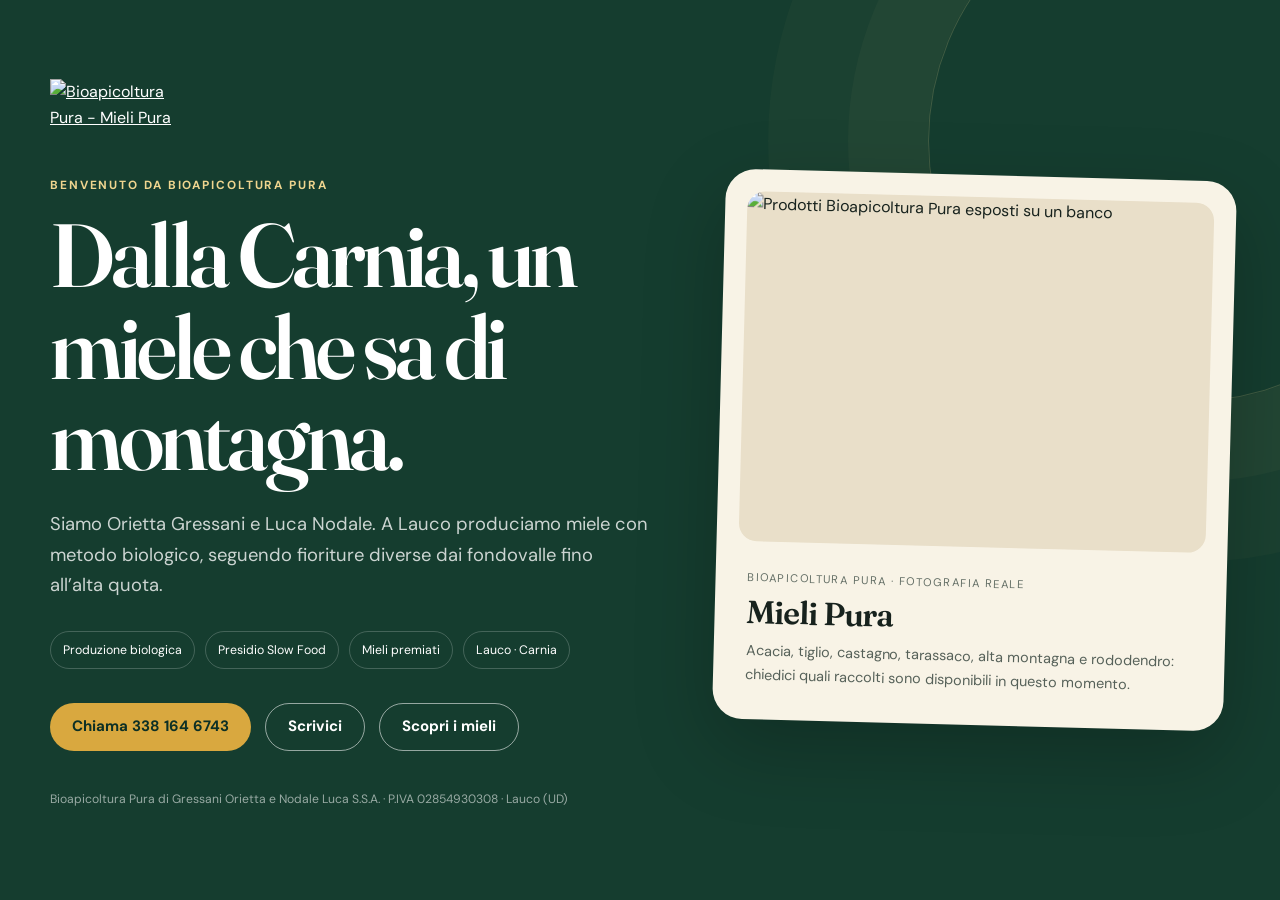
==== rivista/index.html @ f9b5f3c0 "Add dedicated magazine QR landing page" ====
<!doctype html>
<html lang="it">
<head>
  <meta charset="utf-8">
  <meta name="viewport" content="width=device-width, initial-scale=1">
  <title>Bioapicoltura Pura | Dalla Carnia, miele biologico di montagna</title>
  <meta name="description" content="Hai trovato Bioapicoltura Pura sulla rivista? Scopri chi siamo, i nostri mieli biologici e come contattarci direttamente.">
  <meta name="theme-color" content="#153d2f">
  <link rel="preconnect" href="https://fonts.googleapis.com">
  <link rel="preconnect" href="https://fonts.gstatic.com" crossorigin>
  <link href="https://fonts.googleapis.com/css2?family=DM+Sans:wght@400;500;600;700&family=Fraunces:opsz,wght@9..144,500;9..144,600;9..144,700&display=swap" rel="stylesheet">
  <link rel="stylesheet" href="../styles.css">
  <style>
    body{background:#f4efe3}.magazine{min-height:100svh;background:#153d2f;color:#fff;display:grid;align-items:center;padding:36px 0;overflow:hidden;position:relative}.magazine:after{content:"";position:absolute;width:520px;height:520px;border:1px solid rgba(239,213,143,.2);border-radius:50%;right:-170px;top:-120px;box-shadow:0 0 0 80px rgba(239,213,143,.03),0 0 0 160px rgba(239,213,143,.025)}.mag-grid{display:grid;grid-template-columns:1.08fr .92fr;gap:70px;align-items:center;position:relative;z-index:1}.mag-logo{width:145px;height:auto;margin-bottom:44px}.mag h1{font-size:clamp(3.2rem,7vw,6.8rem);max-width:760px}.mag-lead{font-size:1.15rem;max-width:620px;color:rgba(255,255,255,.78);margin:26px 0 30px}.mag-points{display:flex;gap:10px;flex-wrap:wrap;margin:0 0 34px;padding:0;list-style:none}.mag-points li{border:1px solid rgba(255,255,255,.2);border-radius:999px;padding:8px 12px;font-size:.77rem}.mag-actions{display:flex;gap:14px;flex-wrap:wrap}.mag-actions .button-outline{border-color:rgba(255,255,255,.55);color:#fff}.mag-card{background:#f8f3e6;color:#17221d;border-radius:30px;padding:22px;box-shadow:0 28px 80px rgba(0,0,0,.22);transform:rotate(1.5deg)}.mag-card img{width:100%;aspect-ratio:4/3;object-fit:cover;border-radius:18px;background:#e9dfc9}.mag-card-copy{padding:22px 10px 10px}.mag-card-copy span{font-size:.7rem;text-transform:uppercase;letter-spacing:.13em;color:#657067}.mag-card-copy h2{font-size:2rem;margin:7px 0 10px}.mag-card-copy p{margin:0;color:#566159;font-size:.9rem}.mag-footer{margin-top:38px;font-size:.76rem;color:rgba(255,255,255,.56)}@media(max-width:860px){.magazine{padding:28px 0 64px}.mag-grid{grid-template-columns:1fr;gap:40px}.mag-logo{margin-bottom:30px}.mag-card{transform:none;max-width:620px}.magazine:after{display:none}}
  </style>
</head>
<body>
  <main class="magazine mag">
    <div class="container mag-grid">
      <section>
        <a href="../" aria-label="Vai al sito Bioapicoltura Pura"><img class="mag-logo" src="https://ribollagialla.org/wp-content/uploads/2021/06/Logo_BioApicoltura.png" alt="Bioapicoltura Pura - Mieli Pura"></a>
        <div class="eyebrow light">Benvenuto da Bioapicoltura Pura</div>
        <h1>Dalla Carnia, un miele che sa di montagna.</h1>
        <p class="mag-lead">Siamo Orietta Gressani e Luca Nodale. A Lauco produciamo miele con metodo biologico, seguendo fioriture diverse dai fondovalle fino all’alta quota.</p>
        <ul class="mag-points" aria-label="Caratteristiche">
          <li>Produzione biologica</li><li>Presidio Slow Food</li><li>Mieli premiati</li><li>Lauco · Carnia</li>
        </ul>
        <div class="mag-actions">
          <a class="button button-primary" href="tel:+393381646743">Chiama 338 164 6743</a>
          <a class="button button-outline" href="mailto:apicolturapura@gmail.com">Scrivici</a>
          <a class="button button-outline" href="../#mieli">Scopri i mieli</a>
        </div>
        <p class="mag-footer">Bioapicoltura Pura di Gressani Orietta e Nodale Luca S.S.A. · P.IVA 02854930308 · Lauco (UD)</p>
      </section>
      <aside class="mag-card">
        <img src="https://ribollagialla.org/wp-content/uploads/2021/06/Azienda_BioApicoltura-300x225.jpg" alt="Prodotti Bioapicoltura Pura esposti su un banco">
        <div class="mag-card-copy">
          <span>Bioapicoltura Pura · fotografia reale</span>
          <h2>Mieli Pura</h2>
          <p>Acacia, tiglio, castagno, tarassaco, alta montagna e rododendro: chiedici quali raccolti sono disponibili in questo momento.</p>
        </div>
      </aside>
    </div>
  </main>
</body>
</html>
---- styles.css ----
:root {
  --forest: #153d2f;
  --forest-deep: #0d3025;
  --moss: #60755f;
  --cream: #f4efe3;
  --paper: #fbf8f0;
  --honey: #d9a83f;
  --honey-pale: #efd58f;
  --ink: #17221d;
  --muted: #657067;
  --line: rgba(21,61,47,.16);
  --radius: 24px;
  --shadow: 0 20px 60px rgba(10,37,28,.10);
}

* { box-sizing: border-box; }
html { scroll-behavior: smooth; }
body {
  margin: 0;
  background: var(--paper);
  color: var(--ink);
  font-family: "DM Sans", system-ui, -apple-system, BlinkMacSystemFont, "Segoe UI", sans-serif;
  line-height: 1.65;
  -webkit-font-smoothing: antialiased;
}
img { display: block; max-width: 100%; }
a { color: inherit; }
button, input, textarea { font: inherit; }
.container { width: min(1180px, calc(100% - 40px)); margin: 0 auto; }
.skip-link { position: fixed; top: 8px; left: 8px; z-index: 99; transform: translateY(-150%); background: white; padding: 10px 14px; border-radius: 8px; }
.skip-link:focus { transform: none; }

.site-header {
  position: absolute;
  inset: 0 0 auto;
  z-index: 20;
  border-bottom: 1px solid rgba(255,255,255,.16);
}
.nav-wrap { height: 104px; display: flex; align-items: center; justify-content: space-between; gap: 28px; }
.brand img { width: 116px; height: auto; filter: drop-shadow(0 3px 12px rgba(0,0,0,.15)); }
.main-nav { display: flex; align-items: center; gap: 30px; }
.main-nav a { color: white; text-decoration: none; font-size: .92rem; font-weight: 600; letter-spacing: .01em; opacity: .9; }
.main-nav a:hover { opacity: 1; }
.nav-cta { padding: 10px 16px; border: 1px solid rgba(255,255,255,.58); border-radius: 999px; }
.menu-toggle { display: none; border: 0; background: transparent; width: 44px; height: 44px; padding: 9px; }
.menu-toggle span { display: block; width: 100%; height: 2px; background: white; margin: 7px 0; }

.hero {
  position: relative;
  min-height: 820px;
  overflow: hidden;
  background: var(--forest);
  color: white;
  isolation: isolate;
}
.hero-art, .hero-overlay { position: absolute; inset: 0; z-index: -2; }
.hero-art svg { width: 100%; height: 100%; }
.hero-overlay { z-index: -1; background: linear-gradient(90deg, rgba(5,31,23,.88) 0%, rgba(5,31,23,.63) 47%, rgba(5,31,23,.18) 76%, rgba(5,31,23,.26) 100%), linear-gradient(0deg, rgba(5,31,23,.56), transparent 55%); }
.hero-content { min-height: 820px; display: grid; grid-template-columns: minmax(0, 1fr) auto; align-items: end; padding-top: 170px; padding-bottom: 72px; gap: 72px; }
.hero-copy { max-width: 800px; align-self: center; }
.eyebrow { font-size: .74rem; text-transform: uppercase; letter-spacing: .16em; font-weight: 700; color: var(--forest); margin-bottom: 14px; }
.eyebrow.light { color: var(--honey-pale); }
h1, h2, h3 { font-family: "Fraunces", Georgia, serif; line-height: 1.02; margin: 0; font-weight: 600; }
h1 { font-size: clamp(3.35rem, 7.3vw, 7rem); max-width: 930px; letter-spacing: -.045em; }
h2 { font-size: clamp(2.4rem, 5vw, 4.7rem); letter-spacing: -.035em; }
h3 { font-size: 2rem; letter-spacing: -.02em; }
.hero-lead { max-width: 650px; font-size: clamp(1.08rem, 2vw, 1.28rem); color: rgba(255,255,255,.84); margin: 28px 0 34px; }
.hero-actions { display: flex; align-items: center; gap: 26px; flex-wrap: wrap; }
.button { display: inline-flex; align-items: center; justify-content: center; min-height: 48px; padding: 0 22px; border-radius: 999px; text-decoration: none; font-weight: 700; font-size: .94rem; transition: transform .2s ease, background .2s ease; }
.button:hover { transform: translateY(-2px); }
.button-primary { background: var(--honey); color: var(--forest-deep); }
.button-outline { border: 1px solid var(--forest); color: var(--forest); }
.text-link { display: inline-flex; align-items: center; gap: 9px; text-decoration: none; font-weight: 700; font-size: .94rem; }
.text-link span { transition: transform .2s ease; }
.text-link:hover span { transform: translateX(4px); }
.text-link.light { color: white; }
.hero-facts { display: grid; grid-template-columns: 1fr; min-width: 170px; border-left: 1px solid rgba(255,255,255,.22); }
.hero-facts div { padding: 18px 0 18px 22px; border-bottom: 1px solid rgba(255,255,255,.18); }
.hero-facts div:last-child { border-bottom: 0; }
.hero-facts strong { display: block; font-family: "Fraunces", Georgia, serif; font-size: 1.7rem; color: var(--honey-pale); }
.hero-facts span { display: block; font-size: .74rem; text-transform: uppercase; letter-spacing: .09em; color: rgba(255,255,255,.68); margin-top: 2px; }

.identity-strip { background: var(--cream); border-bottom: 1px solid var(--line); }
.identity-grid { display: grid; grid-template-columns: 1.15fr 1.4fr 1.2fr .8fr; }
.identity-grid > div { padding: 24px 24px 24px 0; border-right: 1px solid var(--line); }
.identity-grid > div + div { padding-left: 24px; }
.identity-grid > div:last-child { border-right: 0; }
.identity-grid span, .identity-grid strong { display: block; }
.identity-grid span { font-size: .71rem; text-transform: uppercase; letter-spacing: .1em; color: var(--muted); margin-bottom: 3px; }
.identity-grid strong { font-size: .9rem; }

.section { padding: 120px 0; }
.story { background: var(--paper); }
.story-grid { display: grid; grid-template-columns: 1.05fr .95fr; gap: 110px; align-items: start; }
.story-heading h2 { max-width: 660px; }
.story-copy { max-width: 590px; }
.story-copy p { color: #3e4b44; margin: 0 0 22px; }
.story-copy .lead { font-size: 1.25rem; line-height: 1.55; color: var(--ink); }
.story-copy .text-link { margin-top: 10px; }

.honey-section { background: #efe8d8; }
.section-intro { max-width: 760px; margin-bottom: 58px; }
.section-intro h2 { margin-bottom: 22px; }
.section-intro p { max-width: 650px; color: #516057; font-size: 1.05rem; }
.honey-grid { display: grid; grid-template-columns: repeat(3, 1fr); border-top: 1px solid rgba(21,61,47,.22); border-left: 1px solid rgba(21,61,47,.22); }
.honey-card { min-height: 310px; display: flex; flex-direction: column; justify-content: space-between; padding: 28px; border-right: 1px solid rgba(21,61,47,.22); border-bottom: 1px solid rgba(21,61,47,.22); background: rgba(255,255,255,.14); transition: background .25s ease, transform .25s ease; }
.honey-card:hover { background: rgba(255,255,255,.46); }
.honey-number { font-size: .72rem; letter-spacing: .12em; color: var(--muted); }
.honey-card h3 { margin-bottom: 12px; }
.honey-card p { margin: 0; color: #4b5a51; font-size: .94rem; }
.botanical { font-family: "Fraunces", Georgia, serif; font-size: .9rem; font-style: italic; color: var(--moss); }

.real-company { background: var(--paper); }
.real-grid { display: grid; grid-template-columns: 1.05fr .95fr; gap: 86px; align-items: center; }
.real-photo { margin: 0; }
.real-photo img { width: 100%; aspect-ratio: 4 / 3; object-fit: cover; border-radius: var(--radius); box-shadow: var(--shadow); image-rendering: auto; }
.real-photo figcaption { font-size: .75rem; color: var(--muted); margin-top: 11px; }
.real-copy h2 { margin-bottom: 24px; }
.real-copy p { color: #46534c; }
.real-copy .button { margin-top: 12px; }

.territory { position: relative; overflow: hidden; background: var(--forest); color: white; isolation: isolate; }
.territory-art { position: absolute; inset: 0; z-index: -1; color: var(--honey-pale); }
.territory-art svg { width: 100%; height: 100%; }
.territory-grid { display: grid; grid-template-columns: 1fr .6fr; gap: 110px; align-items: center; }
.territory-copy h2 { max-width: 700px; margin-bottom: 26px; }
.territory-copy p { color: rgba(255,255,255,.74); max-width: 670px; }
.territory-copy .text-link { margin-top: 12px; }
.altitude-card { justify-self: end; width: min(100%, 360px); border: 1px solid rgba(255,255,255,.3); padding: 36px; border-radius: var(--radius); background: rgba(255,255,255,.05); backdrop-filter: blur(4px); }
.altitude-card span { display: block; }
.altitude-kicker { text-transform: uppercase; letter-spacing: .12em; font-size: .72rem; color: var(--honey-pale); }
.altitude-card strong { display: block; font-family: "Fraunces", Georgia, serif; font-size: 4rem; line-height: 1; margin: 20px 0 4px; }
.altitude-line { height: 1px; background: rgba(255,255,255,.24); margin: 28px 0; }
.altitude-card p { color: rgba(255,255,255,.72); margin: 0; }

.awards { background: var(--paper); }
.timeline { border-top: 1px solid var(--line); margin-top: 18px; }
.award { display: grid; grid-template-columns: 150px 1fr; gap: 36px; padding: 28px 0; border-bottom: 1px solid var(--line); }
.award time { font-family: "Fraunces", Georgia, serif; font-size: 2rem; color: var(--honey); }
.award strong { font-size: 1rem; }
.award p { margin: 6px 0 0; color: var(--muted); }
.slowfood-note { margin-top: 48px; display: flex; align-items: center; gap: 22px; padding: 24px 28px; border: 1px solid var(--line); border-radius: 16px; }
.slowfood-note p { margin: 0; }
.badge { display: inline-flex; align-items: center; white-space: nowrap; padding: 9px 12px; border-radius: 999px; background: var(--forest); color: white; font-size: .72rem; font-weight: 700; letter-spacing: .05em; }

.contact { background: #d7a73e; padding: 90px 0; }
.contact-card { display: grid; grid-template-columns: 1fr .9fr; gap: 80px; padding: 58px; background: var(--forest-deep); color: white; border-radius: 30px; box-shadow: 0 26px 70px rgba(20,45,35,.17); }
.contact-card h2 { max-width: 620px; }
.contact-card p { max-width: 560px; color: rgba(255,255,255,.72); }
.contact-links { display: grid; align-content: center; }
.contact-links a { display: flex; flex-direction: column; text-decoration: none; padding: 17px 0; border-bottom: 1px solid rgba(255,255,255,.18); }
.contact-links a:last-child { border-bottom: 0; }
.contact-links span { font-size: .68rem; text-transform: uppercase; letter-spacing: .12em; color: var(--honey-pale); }
.contact-links strong { font-size: 1.08rem; overflow-wrap: anywhere; }

.site-footer { background: #0a251c; color: rgba(255,255,255,.7); padding: 34px 0; }
.footer-grid { display: grid; grid-template-columns: 1.4fr 1fr auto; gap: 28px; align-items: center; }
.footer-grid strong { color: white; }
.footer-grid p { margin: 3px 0 0; font-size: .82rem; }
.footer-grid > div:nth-child(2) span { display: block; font-size: .8rem; }
.back-top { color: var(--honey-pale); text-decoration: none; font-size: .82rem; font-weight: 700; }

.reveal { opacity: 0; transform: translateY(18px); transition: opacity .7s ease, transform .7s ease; }
.reveal.is-visible { opacity: 1; transform: none; }

@media (max-width: 980px) {
  .main-nav { position: fixed; inset: 0; background: var(--forest-deep); padding: 120px 30px 40px; flex-direction: column; align-items: flex-start; transform: translateX(100%); transition: transform .3s ease; z-index: -1; }
  .main-nav.is-open { transform: none; }
  .main-nav a { font-size: 1.4rem; }
  .menu-toggle { display: block; z-index: 2; }
  .hero-content { grid-template-columns: 1fr; gap: 30px; padding-bottom: 48px; }
  .hero-facts { grid-template-columns: repeat(3, 1fr); border-left: 0; border-top: 1px solid rgba(255,255,255,.22); }
  .hero-facts div { padding: 18px 18px 0 0; border-bottom: 0; }
  .identity-grid { grid-template-columns: 1fr 1fr; }
  .identity-grid > div:nth-child(2) { border-right: 0; }
  .identity-grid > div:nth-child(3) { padding-left: 0; }
  .story-grid, .real-grid, .territory-grid, .contact-card { grid-template-columns: 1fr; gap: 52px; }
  .honey-grid { grid-template-columns: repeat(2, 1fr); }
  .altitude-card { justify-self: start; }
  .footer-grid { grid-template-columns: 1fr 1fr; }
  .back-top { grid-column: 1 / -1; }
}

@media (max-width: 640px) {
  .container { width: min(100% - 28px, 1180px); }
  .nav-wrap { height: 84px; }
  .brand img { width: 92px; }
  .hero, .hero-content { min-height: 760px; }
  .hero-content { padding-top: 138px; }
  h1 { font-size: clamp(3rem, 16vw, 4.6rem); }
  .hero-facts { grid-template-columns: 1fr; }
  .hero-facts div { display: grid; grid-template-columns: 90px 1fr; align-items: center; padding: 10px 0; }
  .identity-grid { grid-template-columns: 1fr; }
  .identity-grid > div, .identity-grid > div + div { padding: 16px 0; border-right: 0; border-bottom: 1px solid var(--line); }
  .identity-grid > div:last-child { border-bottom: 0; }
  .section { padding: 82px 0; }
  .story-grid, .real-grid, .territory-grid { gap: 42px; }
  .honey-grid { grid-template-columns: 1fr; }
  .honey-card { min-height: 250px; }
  .award { grid-template-columns: 80px 1fr; gap: 18px; }
  .slowfood-note { align-items: flex-start; flex-direction: column; }
  .contact { padding: 60px 0; }
  .contact-card { padding: 34px 24px; border-radius: 22px; }
  .footer-grid { grid-template-columns: 1fr; }
}

@media (prefers-reduced-motion: reduce) {
  html { scroll-behavior: auto; }
  .reveal { opacity: 1; transform: none; transition: none; }
  *, *::before, *::after { scroll-behavior: auto !important; transition-duration: .01ms !important; animation-duration: .01ms !important; }
}
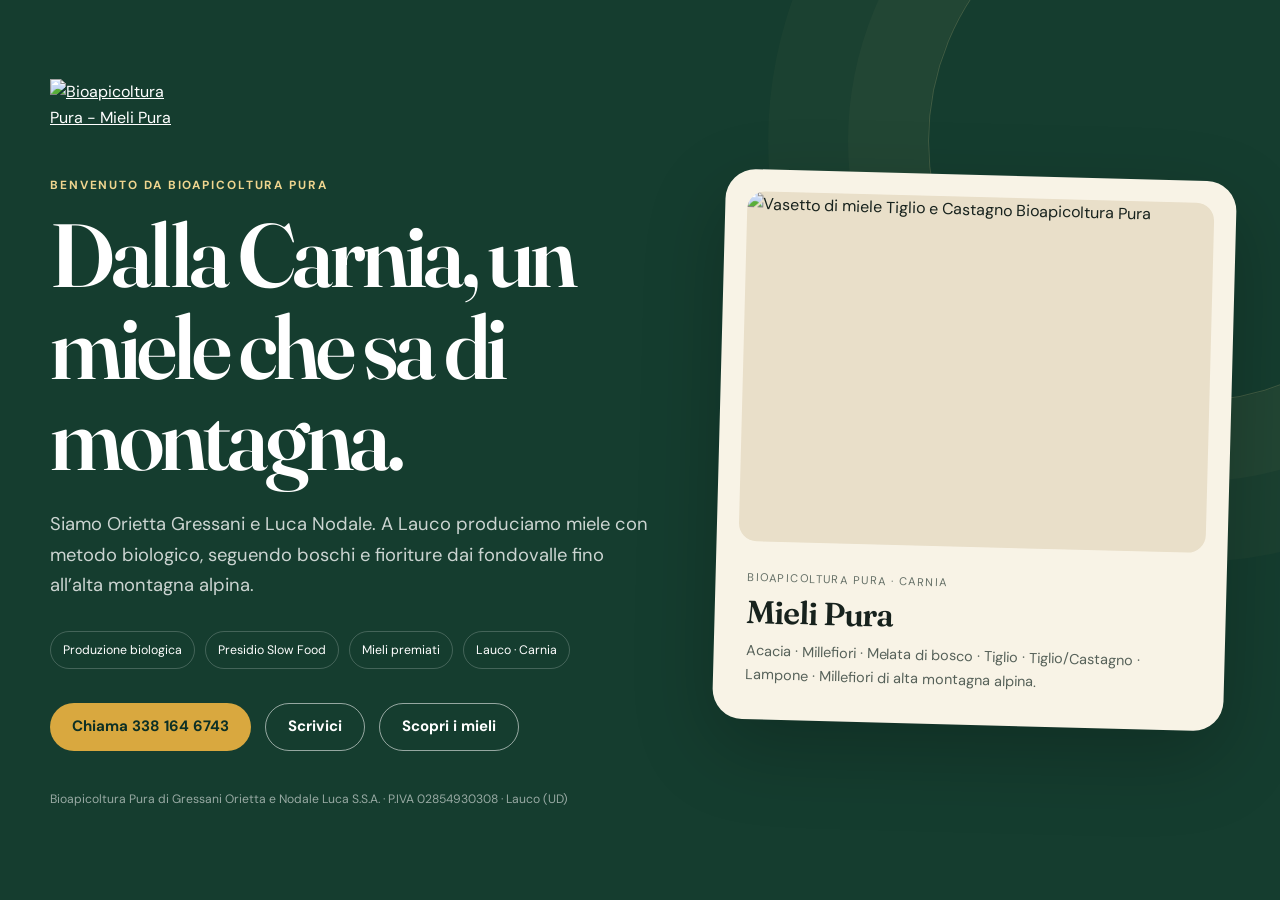
==== commit 59847269: "Update magazine landing honey list and imagery" ====
--- a/rivista/index.html
+++ b/rivista/index.html
@@ -21,7 +21,7 @@
         <a href="../" aria-label="Vai al sito Bioapicoltura Pura"><img class="mag-logo" src="https://ribollagialla.org/wp-content/uploads/2021/06/Logo_BioApicoltura.png" alt="Bioapicoltura Pura - Mieli Pura"></a>
         <div class="eyebrow light">Benvenuto da Bioapicoltura Pura</div>
         <h1>Dalla Carnia, un miele che sa di montagna.</h1>
-        <p class="mag-lead">Siamo Orietta Gressani e Luca Nodale. A Lauco produciamo miele con metodo biologico, seguendo fioriture diverse dai fondovalle fino all’alta quota.</p>
+        <p class="mag-lead">Siamo Orietta Gressani e Luca Nodale. A Lauco produciamo miele con metodo biologico, seguendo boschi e fioriture dai fondovalle fino all’alta montagna alpina.</p>
         <ul class="mag-points" aria-label="Caratteristiche">
           <li>Produzione biologica</li><li>Presidio Slow Food</li><li>Mieli premiati</li><li>Lauco · Carnia</li>
         </ul>
@@ -33,11 +33,11 @@
         <p class="mag-footer">Bioapicoltura Pura di Gressani Orietta e Nodale Luca S.S.A. · P.IVA 02854930308 · Lauco (UD)</p>
       </section>
       <aside class="mag-card">
-        <img src="https://ribollagialla.org/wp-content/uploads/2021/06/Azienda_BioApicoltura-300x225.jpg" alt="Prodotti Bioapicoltura Pura esposti su un banco">
+        <img src="https://carniasapori.it/wp-content/uploads/2025/03/MMF503-miele-tiglio-castagno-500gr.jpg" alt="Vasetto di miele Tiglio e Castagno Bioapicoltura Pura">
         <div class="mag-card-copy">
-          <span>Bioapicoltura Pura · fotografia reale</span>
+          <span>Bioapicoltura Pura · Carnia</span>
           <h2>Mieli Pura</h2>
-          <p>Acacia, tiglio, castagno, tarassaco, alta montagna e rododendro: chiedici quali raccolti sono disponibili in questo momento.</p>
+          <p>Acacia · Millefiori · Melata di bosco · Tiglio · Tiglio/Castagno · Lampone · Millefiori di alta montagna alpina.</p>
         </div>
       </aside>
     </div>
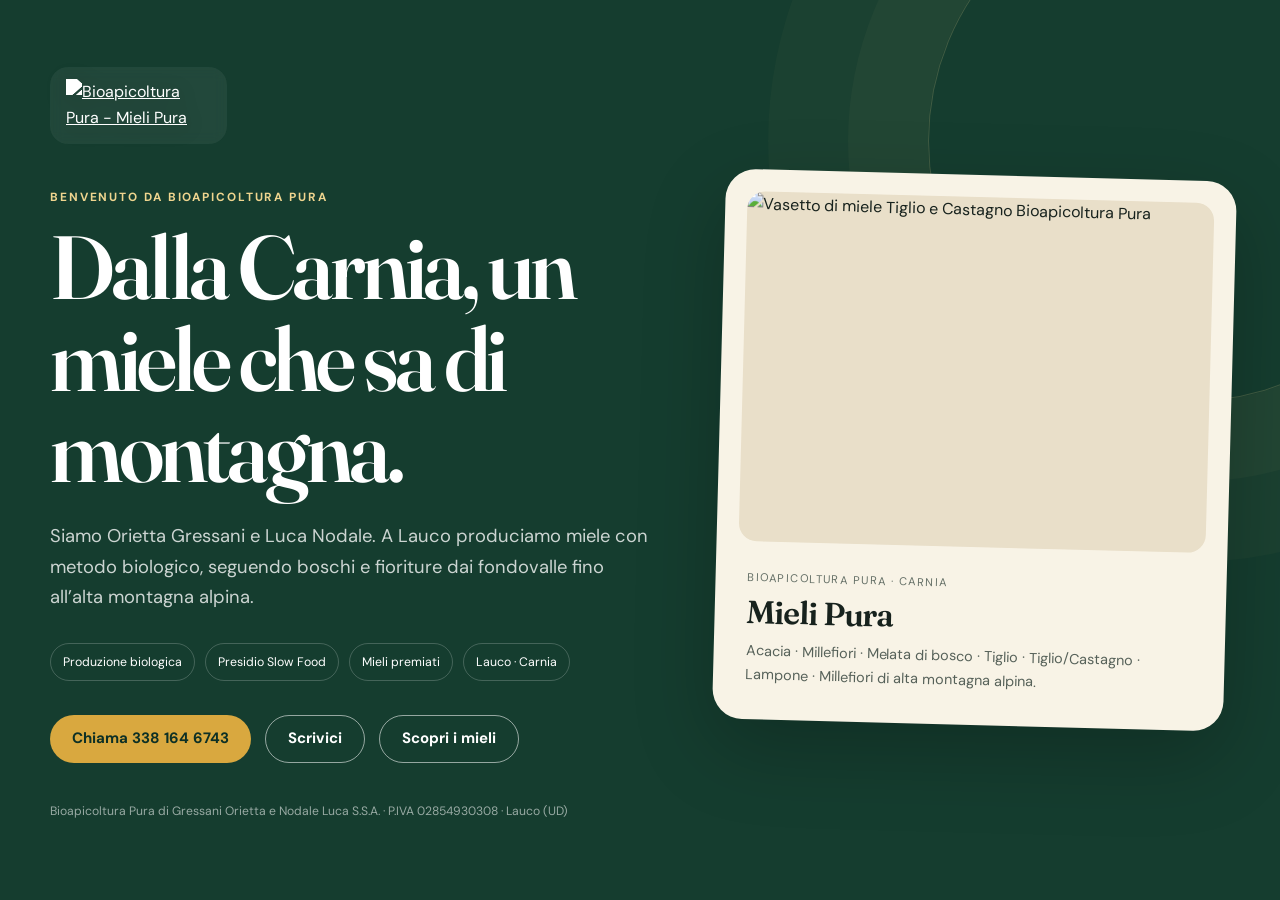
==== commit 7ada2c42: "Make magazine logo readable on dark background" ====
--- a/rivista/index.html
+++ b/rivista/index.html
@@ -11,14 +11,14 @@
   <link href="https://fonts.googleapis.com/css2?family=DM+Sans:wght@400;500;600;700&family=Fraunces:opsz,wght@9..144,500;9..144,600;9..144,700&display=swap" rel="stylesheet">
   <link rel="stylesheet" href="../styles.css">
   <style>
-    body{background:#f4efe3}.magazine{min-height:100svh;background:#153d2f;color:#fff;display:grid;align-items:center;padding:36px 0;overflow:hidden;position:relative}.magazine:after{content:"";position:absolute;width:520px;height:520px;border:1px solid rgba(239,213,143,.2);border-radius:50%;right:-170px;top:-120px;box-shadow:0 0 0 80px rgba(239,213,143,.03),0 0 0 160px rgba(239,213,143,.025)}.mag-grid{display:grid;grid-template-columns:1.08fr .92fr;gap:70px;align-items:center;position:relative;z-index:1}.mag-logo{width:145px;height:auto;margin-bottom:44px}.mag h1{font-size:clamp(3.2rem,7vw,6.8rem);max-width:760px}.mag-lead{font-size:1.15rem;max-width:620px;color:rgba(255,255,255,.78);margin:26px 0 30px}.mag-points{display:flex;gap:10px;flex-wrap:wrap;margin:0 0 34px;padding:0;list-style:none}.mag-points li{border:1px solid rgba(255,255,255,.2);border-radius:999px;padding:8px 12px;font-size:.77rem}.mag-actions{display:flex;gap:14px;flex-wrap:wrap}.mag-actions .button-outline{border-color:rgba(255,255,255,.55);color:#fff}.mag-card{background:#f8f3e6;color:#17221d;border-radius:30px;padding:22px;box-shadow:0 28px 80px rgba(0,0,0,.22);transform:rotate(1.5deg)}.mag-card img{width:100%;aspect-ratio:4/3;object-fit:cover;border-radius:18px;background:#e9dfc9}.mag-card-copy{padding:22px 10px 10px}.mag-card-copy span{font-size:.7rem;text-transform:uppercase;letter-spacing:.13em;color:#657067}.mag-card-copy h2{font-size:2rem;margin:7px 0 10px}.mag-card-copy p{margin:0;color:#566159;font-size:.9rem}.mag-footer{margin-top:38px;font-size:.76rem;color:rgba(255,255,255,.56)}@media(max-width:860px){.magazine{padding:28px 0 64px}.mag-grid{grid-template-columns:1fr;gap:40px}.mag-logo{margin-bottom:30px}.mag-card{transform:none;max-width:620px}.magazine:after{display:none}}
+    body{background:#f4efe3}.magazine{min-height:100svh;background:#153d2f;color:#fff;display:grid;align-items:center;padding:36px 0;overflow:hidden;position:relative}.magazine:after{content:"";position:absolute;width:520px;height:520px;border:1px solid rgba(239,213,143,.2);border-radius:50%;right:-170px;top:-120px;box-shadow:0 0 0 80px rgba(239,213,143,.03),0 0 0 160px rgba(239,213,143,.025)}.mag-grid{display:grid;grid-template-columns:1.08fr .92fr;gap:70px;align-items:center;position:relative;z-index:1}.mag-logo-wrap{display:inline-flex;align-items:center;justify-content:center;padding:12px 16px;border-radius:18px;background:rgba(255,255,255,.06);backdrop-filter:blur(6px);margin-bottom:44px}.mag-logo{width:145px;height:auto;filter:brightness(0) invert(1) drop-shadow(0 3px 10px rgba(0,0,0,.18));margin:0}.mag h1{font-size:clamp(3.2rem,7vw,6.8rem);max-width:760px}.mag-lead{font-size:1.15rem;max-width:620px;color:rgba(255,255,255,.78);margin:26px 0 30px}.mag-points{display:flex;gap:10px;flex-wrap:wrap;margin:0 0 34px;padding:0;list-style:none}.mag-points li{border:1px solid rgba(255,255,255,.2);border-radius:999px;padding:8px 12px;font-size:.77rem}.mag-actions{display:flex;gap:14px;flex-wrap:wrap}.mag-actions .button-outline{border-color:rgba(255,255,255,.55);color:#fff}.mag-card{background:#f8f3e6;color:#17221d;border-radius:30px;padding:22px;box-shadow:0 28px 80px rgba(0,0,0,.22);transform:rotate(1.5deg)}.mag-card img{width:100%;aspect-ratio:4/3;object-fit:cover;border-radius:18px;background:#e9dfc9}.mag-card-copy{padding:22px 10px 10px}.mag-card-copy span{font-size:.7rem;text-transform:uppercase;letter-spacing:.13em;color:#657067}.mag-card-copy h2{font-size:2rem;margin:7px 0 10px}.mag-card-copy p{margin:0;color:#566159;font-size:.9rem}.mag-footer{margin-top:38px;font-size:.76rem;color:rgba(255,255,255,.56)}@media(max-width:860px){.magazine{padding:28px 0 64px}.mag-grid{grid-template-columns:1fr;gap:40px}.mag-logo-wrap{margin-bottom:30px}.mag-card{transform:none;max-width:620px}.magazine:after{display:none}}
   </style>
 </head>
 <body>
   <main class="magazine mag">
     <div class="container mag-grid">
       <section>
-        <a href="../" aria-label="Vai al sito Bioapicoltura Pura"><img class="mag-logo" src="https://ribollagialla.org/wp-content/uploads/2021/06/Logo_BioApicoltura.png" alt="Bioapicoltura Pura - Mieli Pura"></a>
+        <a class="mag-logo-wrap" href="../" aria-label="Vai al sito Bioapicoltura Pura"><img class="mag-logo" src="https://ribollagialla.org/wp-content/uploads/2021/06/Logo_BioApicoltura.png" alt="Bioapicoltura Pura - Mieli Pura"></a>
         <div class="eyebrow light">Benvenuto da Bioapicoltura Pura</div>
         <h1>Dalla Carnia, un miele che sa di montagna.</h1>
         <p class="mag-lead">Siamo Orietta Gressani e Luca Nodale. A Lauco produciamo miele con metodo biologico, seguendo boschi e fioriture dai fondovalle fino all’alta montagna alpina.</p>
@@ -43,4 +43,4 @@
     </div>
   </main>
 </body>
-</html>+</html>
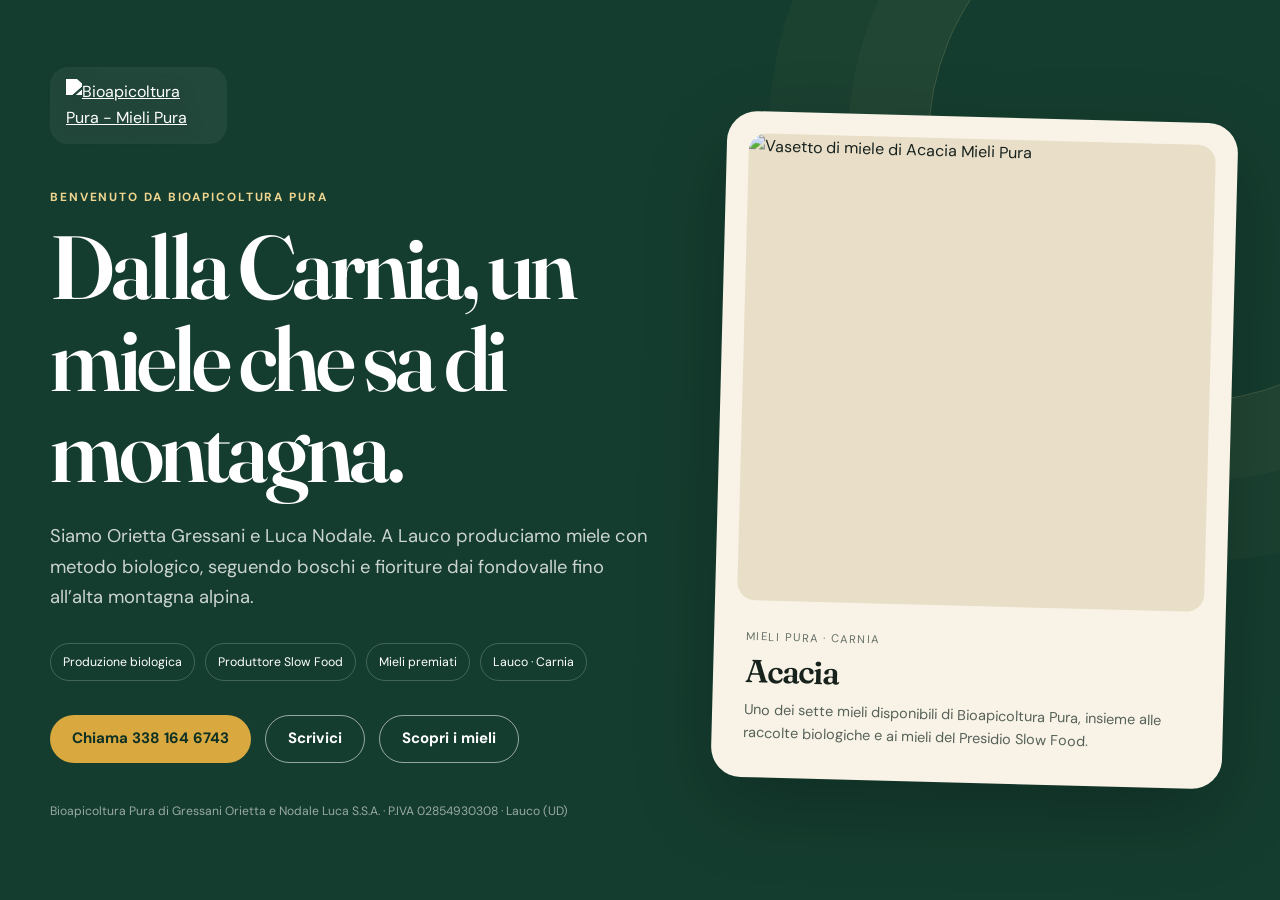
==== commit f68b5ef2: "Use proprietary product photo on magazine landing" ====
--- a/rivista/index.html
+++ b/rivista/index.html
@@ -11,7 +11,7 @@
   <link href="https://fonts.googleapis.com/css2?family=DM+Sans:wght@400;500;600;700&family=Fraunces:opsz,wght@9..144,500;9..144,600;9..144,700&display=swap" rel="stylesheet">
   <link rel="stylesheet" href="../styles.css">
   <style>
-    body{background:#f4efe3}.magazine{min-height:100svh;background:#153d2f;color:#fff;display:grid;align-items:center;padding:36px 0;overflow:hidden;position:relative}.magazine:after{content:"";position:absolute;width:520px;height:520px;border:1px solid rgba(239,213,143,.2);border-radius:50%;right:-170px;top:-120px;box-shadow:0 0 0 80px rgba(239,213,143,.03),0 0 0 160px rgba(239,213,143,.025)}.mag-grid{display:grid;grid-template-columns:1.08fr .92fr;gap:70px;align-items:center;position:relative;z-index:1}.mag-logo-wrap{display:inline-flex;align-items:center;justify-content:center;padding:12px 16px;border-radius:18px;background:rgba(255,255,255,.06);backdrop-filter:blur(6px);margin-bottom:44px}.mag-logo{width:145px;height:auto;filter:brightness(0) invert(1) drop-shadow(0 3px 10px rgba(0,0,0,.18));margin:0}.mag h1{font-size:clamp(3.2rem,7vw,6.8rem);max-width:760px}.mag-lead{font-size:1.15rem;max-width:620px;color:rgba(255,255,255,.78);margin:26px 0 30px}.mag-points{display:flex;gap:10px;flex-wrap:wrap;margin:0 0 34px;padding:0;list-style:none}.mag-points li{border:1px solid rgba(255,255,255,.2);border-radius:999px;padding:8px 12px;font-size:.77rem}.mag-actions{display:flex;gap:14px;flex-wrap:wrap}.mag-actions .button-outline{border-color:rgba(255,255,255,.55);color:#fff}.mag-card{background:#f8f3e6;color:#17221d;border-radius:30px;padding:22px;box-shadow:0 28px 80px rgba(0,0,0,.22);transform:rotate(1.5deg)}.mag-card img{width:100%;aspect-ratio:4/3;object-fit:cover;border-radius:18px;background:#e9dfc9}.mag-card-copy{padding:22px 10px 10px}.mag-card-copy span{font-size:.7rem;text-transform:uppercase;letter-spacing:.13em;color:#657067}.mag-card-copy h2{font-size:2rem;margin:7px 0 10px}.mag-card-copy p{margin:0;color:#566159;font-size:.9rem}.mag-footer{margin-top:38px;font-size:.76rem;color:rgba(255,255,255,.56)}@media(max-width:860px){.magazine{padding:28px 0 64px}.mag-grid{grid-template-columns:1fr;gap:40px}.mag-logo-wrap{margin-bottom:30px}.mag-card{transform:none;max-width:620px}.magazine:after{display:none}}
+    body{background:#f4efe3}.magazine{min-height:100svh;background:#153d2f;color:#fff;display:grid;align-items:center;padding:36px 0;overflow:hidden;position:relative}.magazine:after{content:"";position:absolute;width:520px;height:520px;border:1px solid rgba(239,213,143,.2);border-radius:50%;right:-170px;top:-120px;box-shadow:0 0 0 80px rgba(239,213,143,.03),0 0 0 160px rgba(239,213,143,.025)}.mag-grid{display:grid;grid-template-columns:1.08fr .92fr;gap:70px;align-items:center;position:relative;z-index:1}.mag-logo-wrap{display:inline-flex;align-items:center;justify-content:center;padding:12px 16px;border-radius:18px;background:rgba(255,255,255,.06);backdrop-filter:blur(6px);margin-bottom:44px}.mag-logo{width:145px;height:auto;filter:brightness(0) invert(1) drop-shadow(0 3px 10px rgba(0,0,0,.18));margin:0}.mag h1{font-size:clamp(3.2rem,7vw,6.8rem);max-width:760px}.mag-lead{font-size:1.15rem;max-width:620px;color:rgba(255,255,255,.78);margin:26px 0 30px}.mag-points{display:flex;gap:10px;flex-wrap:wrap;margin:0 0 34px;padding:0;list-style:none}.mag-points li{border:1px solid rgba(255,255,255,.2);border-radius:999px;padding:8px 12px;font-size:.77rem}.mag-actions{display:flex;gap:14px;flex-wrap:wrap}.mag-actions .button-outline{border-color:rgba(255,255,255,.55);color:#fff}.mag-card{background:#f8f3e6;color:#17221d;border-radius:30px;padding:22px;box-shadow:0 28px 80px rgba(0,0,0,.22);transform:rotate(1.5deg)}.mag-card img{width:100%;aspect-ratio:1/1;object-fit:cover;border-radius:18px;background:#e9dfc9}.mag-card-copy{padding:22px 10px 10px}.mag-card-copy span{font-size:.7rem;text-transform:uppercase;letter-spacing:.13em;color:#657067}.mag-card-copy h2{font-size:2rem;margin:7px 0 10px}.mag-card-copy p{margin:0;color:#566159;font-size:.9rem}.mag-footer{margin-top:38px;font-size:.76rem;color:rgba(255,255,255,.56)}@media(max-width:860px){.magazine{padding:28px 0 64px}.mag-grid{grid-template-columns:1fr;gap:40px}.mag-logo-wrap{margin-bottom:30px}.mag-card{transform:none;max-width:620px}.magazine:after{display:none}}
   </style>
 </head>
 <body>
@@ -23,7 +23,7 @@
         <h1>Dalla Carnia, un miele che sa di montagna.</h1>
         <p class="mag-lead">Siamo Orietta Gressani e Luca Nodale. A Lauco produciamo miele con metodo biologico, seguendo boschi e fioriture dai fondovalle fino all’alta montagna alpina.</p>
         <ul class="mag-points" aria-label="Caratteristiche">
-          <li>Produzione biologica</li><li>Presidio Slow Food</li><li>Mieli premiati</li><li>Lauco · Carnia</li>
+          <li>Produzione biologica</li><li>Produttore Slow Food</li><li>Mieli premiati</li><li>Lauco · Carnia</li>
         </ul>
         <div class="mag-actions">
           <a class="button button-primary" href="tel:+393381646743">Chiama 338 164 6743</a>
@@ -33,11 +33,11 @@
         <p class="mag-footer">Bioapicoltura Pura di Gressani Orietta e Nodale Luca S.S.A. · P.IVA 02854930308 · Lauco (UD)</p>
       </section>
       <aside class="mag-card">
-        <img src="https://carniasapori.it/wp-content/uploads/2025/03/MMF503-miele-tiglio-castagno-500gr.jpg" alt="Vasetto di miele Tiglio e Castagno Bioapicoltura Pura">
+        <img src="../assets/photos/miele-acacia.jpg" alt="Vasetto di miele di Acacia Mieli Pura">
         <div class="mag-card-copy">
-          <span>Bioapicoltura Pura · Carnia</span>
-          <h2>Mieli Pura</h2>
-          <p>Acacia · Millefiori · Melata di bosco · Tiglio · Tiglio/Castagno · Lampone · Millefiori di alta montagna alpina.</p>
+          <span>Mieli Pura · Carnia</span>
+          <h2>Acacia</h2>
+          <p>Uno dei sette mieli disponibili di Bioapicoltura Pura, insieme alle raccolte biologiche e ai mieli del Presidio Slow Food.</p>
         </div>
       </aside>
     </div>
--- a/styles.css
+++ b/styles.css
@@ -37,7 +37,7 @@
   border-bottom: 1px solid rgba(255,255,255,.16);
 }
 .nav-wrap { height: 104px; display: flex; align-items: center; justify-content: space-between; gap: 28px; }
-.brand img { width: 116px; height: auto; filter: drop-shadow(0 3px 12px rgba(0,0,0,.15)); }
+.brand img { width: 116px; height: auto; filter: brightness(0) invert(1) drop-shadow(0 3px 12px rgba(0,0,0,.18)); }
 .main-nav { display: flex; align-items: center; gap: 30px; }
 .main-nav a { color: white; text-decoration: none; font-size: .92rem; font-weight: 600; letter-spacing: .01em; opacity: .9; }
 .main-nav a:hover { opacity: 1; }
@@ -110,11 +110,15 @@
 .honey-card p { margin: 0; color: #4b5a51; font-size: .94rem; }
 .botanical { font-family: "Fraunces", Georgia, serif; font-size: .9rem; font-style: italic; color: var(--moss); }
 
-.real-company { background: var(--paper); }
-.real-grid { display: grid; grid-template-columns: 1.05fr .95fr; gap: 86px; align-items: center; }
+.real-company { background: var(--paper); overflow: hidden; }
+.real-grid { display: grid; grid-template-columns: 1.1fr .9fr; gap: 86px; align-items: center; }
+.brand-photos { position: relative; min-height: 500px; display: grid; align-items: center; }
 .real-photo { margin: 0; }
-.real-photo img { width: 100%; aspect-ratio: 4 / 3; object-fit: cover; border-radius: var(--radius); box-shadow: var(--shadow); image-rendering: auto; }
-.real-photo figcaption { font-size: .75rem; color: var(--muted); margin-top: 11px; }
+.real-photo img { width: 100%; object-fit: cover; border-radius: var(--radius); box-shadow: var(--shadow); image-rendering: auto; }
+.people-photo { width: 88%; }
+.people-photo img { aspect-ratio: 4 / 3; }
+.jar-photo { position: absolute; right: 0; bottom: 0; width: 43%; z-index: 2; }
+.jar-photo img { aspect-ratio: 1 / 1; border: 8px solid var(--paper); border-radius: 20px; }
 .real-copy h2 { margin-bottom: 24px; }
 .real-copy p { color: #46534c; }
 .real-copy .button { margin-top: 12px; }
@@ -175,6 +179,7 @@
   .identity-grid > div:nth-child(2) { border-right: 0; }
   .identity-grid > div:nth-child(3) { padding-left: 0; }
   .story-grid, .real-grid, .territory-grid, .contact-card { grid-template-columns: 1fr; gap: 52px; }
+  .brand-photos { max-width: 720px; min-height: 520px; }
   .honey-grid { grid-template-columns: repeat(2, 1fr); }
   .altitude-card { justify-self: start; }
   .footer-grid { grid-template-columns: 1fr 1fr; }
@@ -185,16 +190,42 @@
   .container { width: min(100% - 28px, 1180px); }
   .nav-wrap { height: 84px; }
   .brand img { width: 92px; }
-  .hero, .hero-content { min-height: 760px; }
-  .hero-content { padding-top: 138px; }
-  h1 { font-size: clamp(3rem, 16vw, 4.6rem); }
-  .hero-facts { grid-template-columns: 1fr; }
+
+  .hero,
+  .hero-content { min-height: 720px; }
+  .hero { background: #102f25; }
+  .hero-art {
+    background:
+      radial-gradient(circle at 84% 16%, rgba(217,168,63,.30) 0 46px, transparent 47px),
+      radial-gradient(circle at 84% 16%, transparent 0 78px, rgba(239,213,143,.14) 79px 80px, transparent 81px),
+      radial-gradient(ellipse at 18% 88%, rgba(96,117,95,.34) 0%, transparent 48%),
+      linear-gradient(155deg, #315343 0%, #183f31 42%, #0d3025 100%);
+  }
+  .hero-art svg { display: none; }
+  .hero-overlay {
+    background:
+      linear-gradient(180deg, rgba(4,25,19,.08) 0%, rgba(4,25,19,.18) 38%, rgba(4,25,19,.72) 100%),
+      linear-gradient(90deg, rgba(5,31,23,.32), transparent 72%);
+  }
+  .hero-content { padding-top: 126px; padding-bottom: 34px; gap: 34px; }
+  .hero-copy { align-self: center; }
+  .hero-copy h1 { max-width: 9ch; }
+  .hero-lead { margin: 22px 0 28px; max-width: 34ch; }
+  .hero-actions { gap: 18px; align-items: flex-start; }
+  .hero-actions .button { width: 100%; }
+  h1 { font-size: clamp(3rem, 15vw, 4.35rem); }
+  .hero-facts { grid-template-columns: 1fr; border-top-color: rgba(255,255,255,.18); }
   .hero-facts div { display: grid; grid-template-columns: 90px 1fr; align-items: center; padding: 10px 0; }
+
   .identity-grid { grid-template-columns: 1fr; }
   .identity-grid > div, .identity-grid > div + div { padding: 16px 0; border-right: 0; border-bottom: 1px solid var(--line); }
   .identity-grid > div:last-child { border-bottom: 0; }
   .section { padding: 82px 0; }
   .story-grid, .real-grid, .territory-grid { gap: 42px; }
+  .brand-photos { min-height: 380px; }
+  .people-photo { width: 96%; }
+  .jar-photo { width: 47%; right: -2px; bottom: 0; }
+  .jar-photo img { border-width: 6px; }
   .honey-grid { grid-template-columns: 1fr; }
   .honey-card { min-height: 250px; }
   .award { grid-template-columns: 80px 1fr; gap: 18px; }
